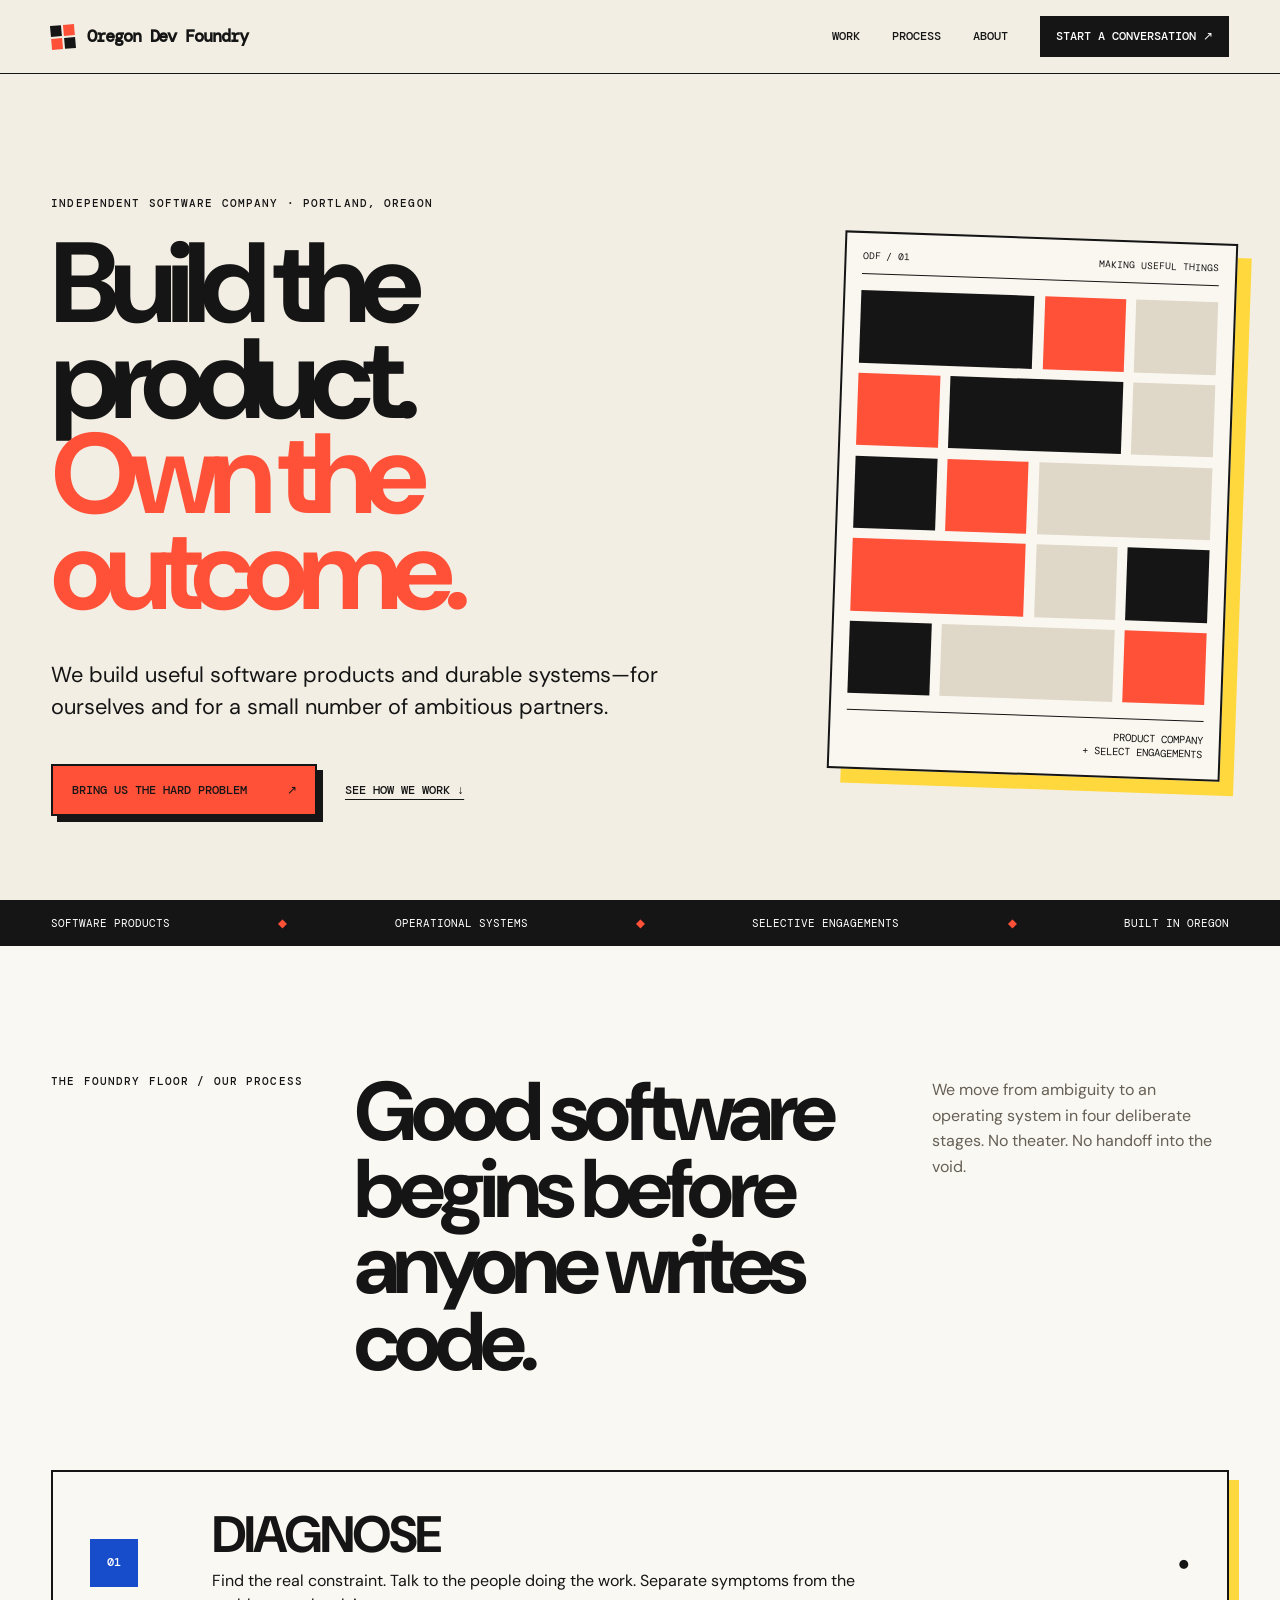
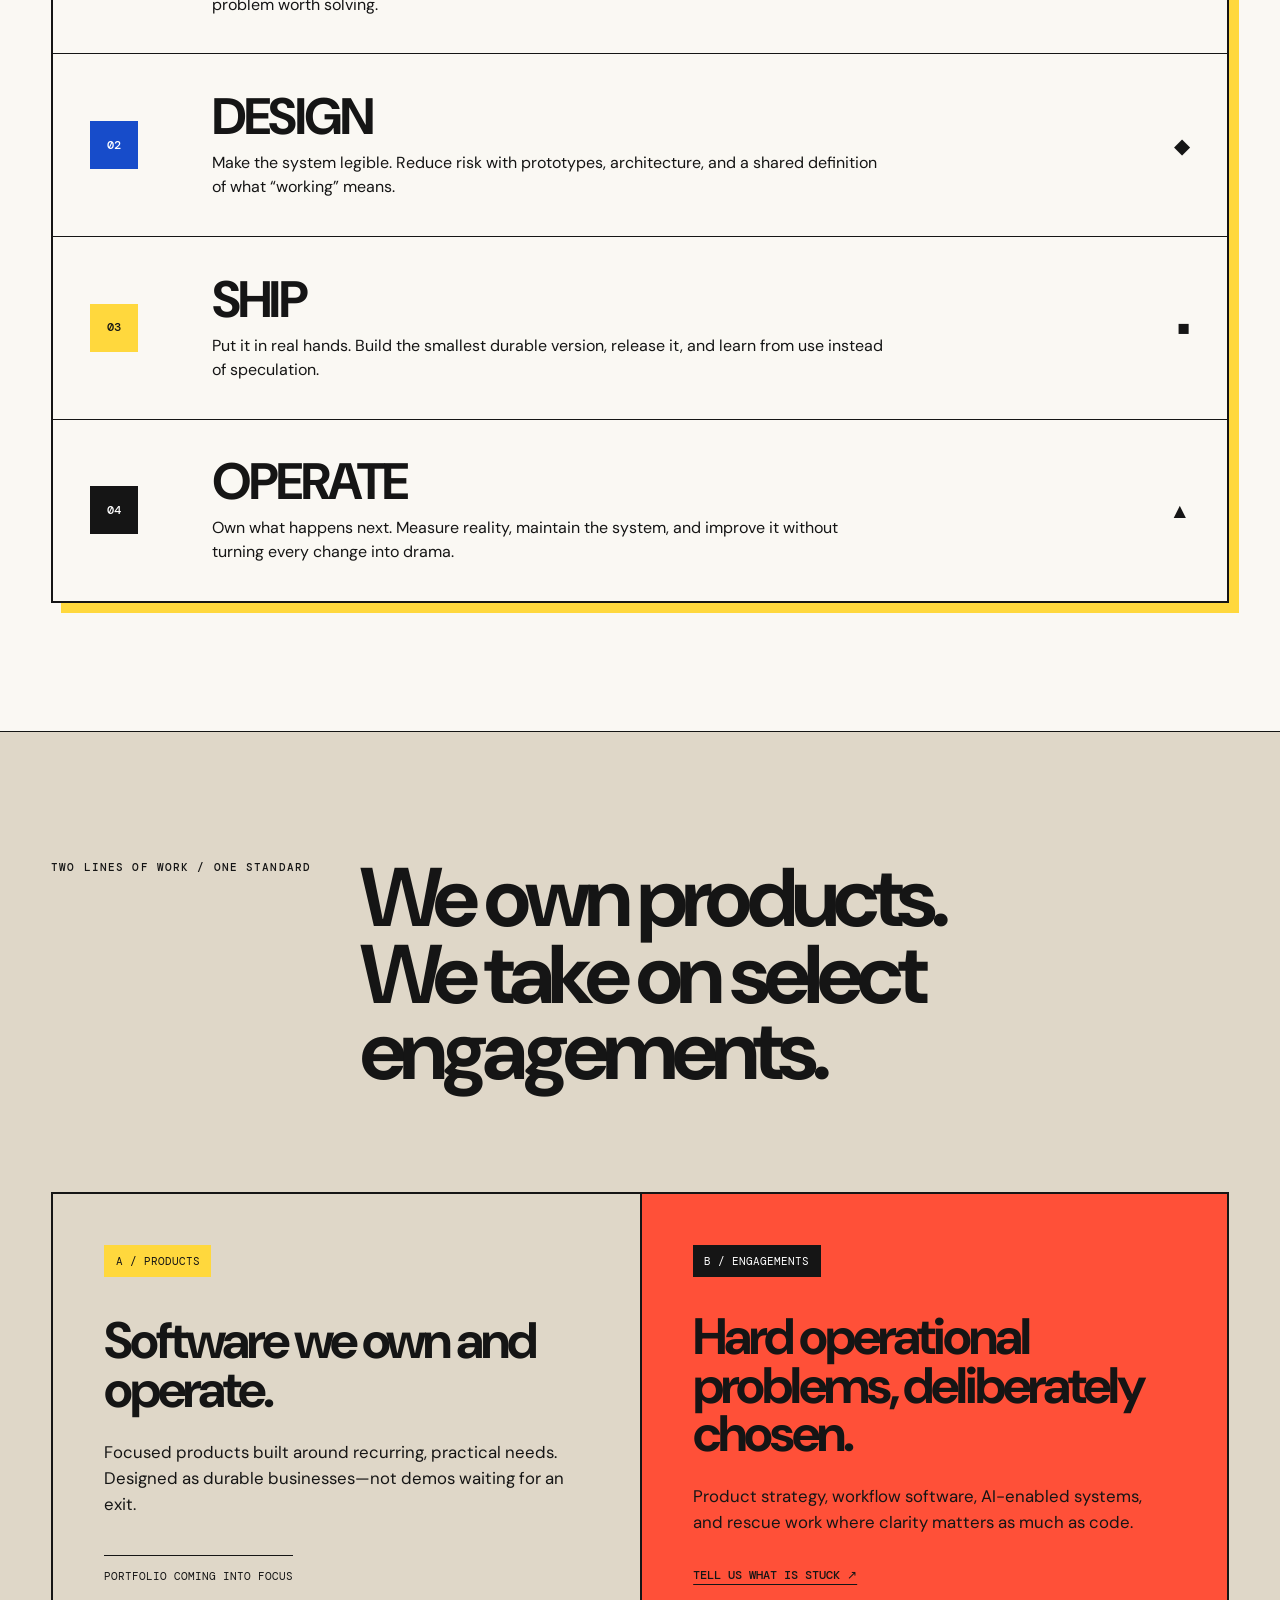
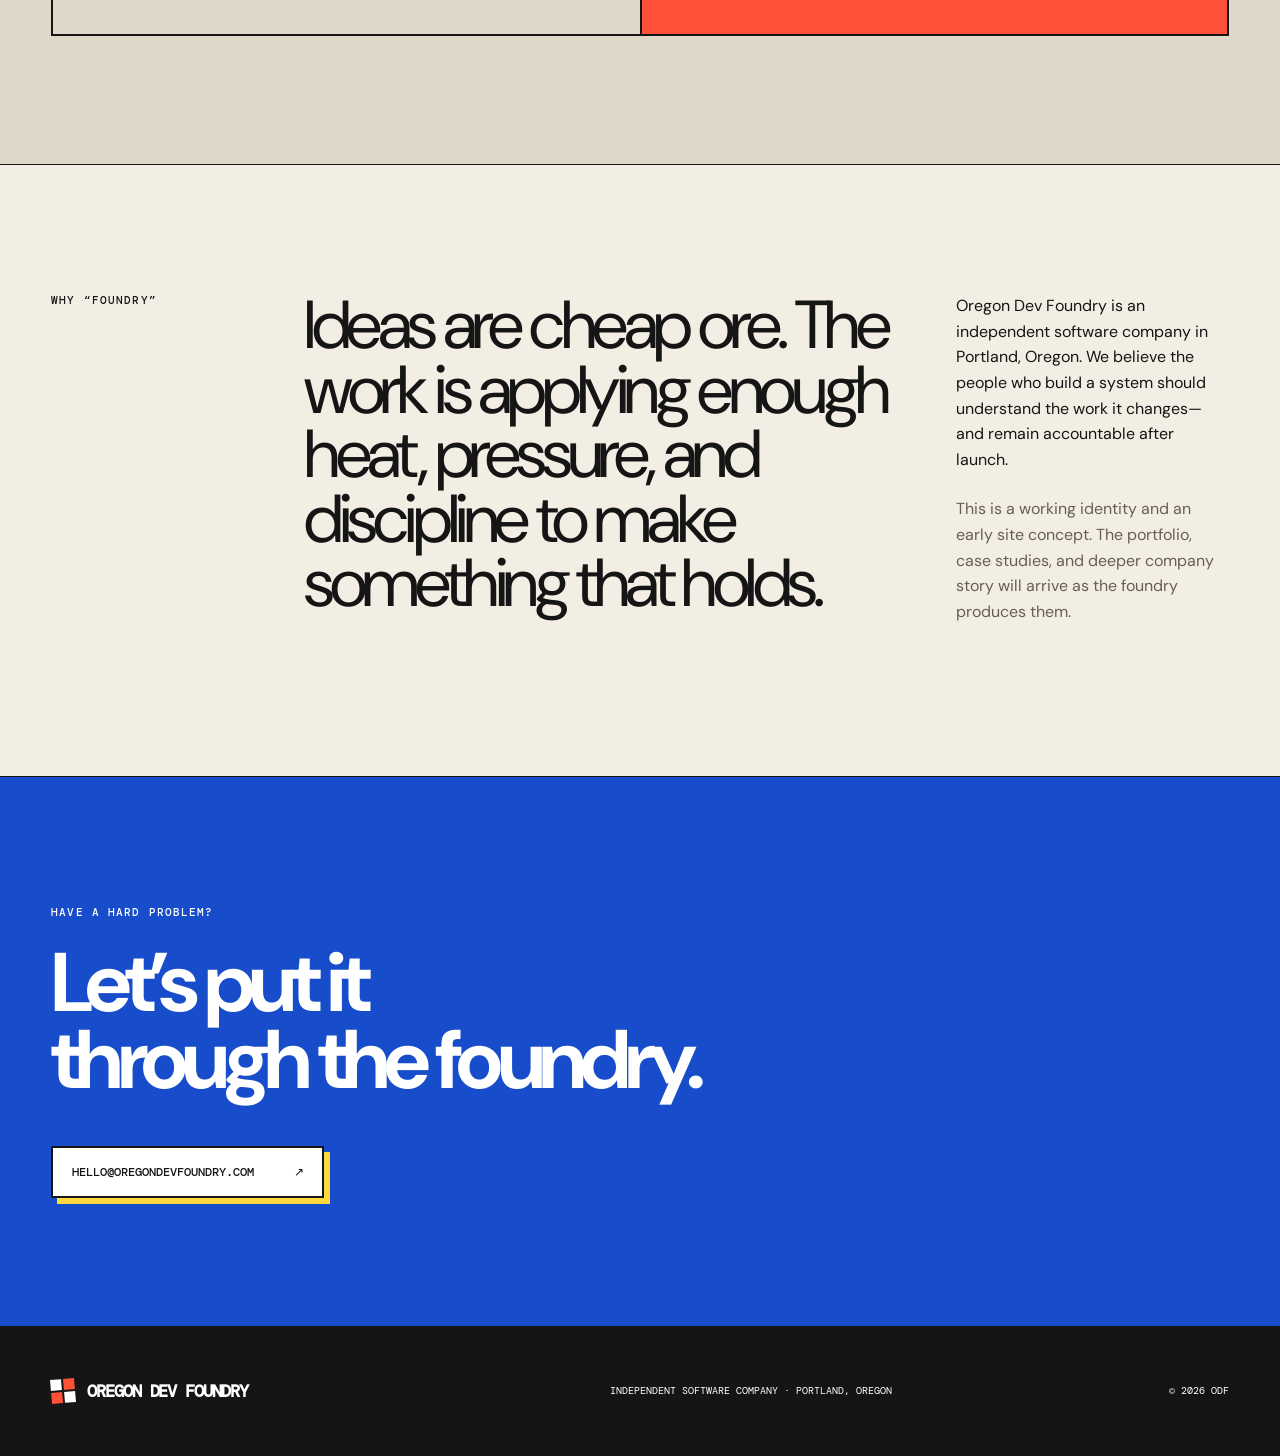
==== index.html @ cc3ff337 "initial" ====
<!doctype html>
<html lang="en">
<head>
  <meta charset="utf-8">
  <meta name="viewport" content="width=device-width, initial-scale=1">
  <meta name="description" content="Oregon Dev Foundry builds useful software products and durable systems in Portland, Oregon.">
  <title>Oregon Dev Foundry — Build the product. Own the outcome.</title>
  <link rel="preconnect" href="https://fonts.googleapis.com">
  <link rel="preconnect" href="https://fonts.gstatic.com" crossorigin>
  <link href="https://fonts.googleapis.com/css2?family=DM+Mono:wght@400;500&family=DM+Sans:wght@400;500;600;700&display=swap" rel="stylesheet">
  <link rel="stylesheet" href="styles.css">
</head>
<body>
  <a class="skip-link" href="#main">Skip to content</a>

  <header class="site-header" data-header>
    <a class="brand" href="#top" aria-label="Oregon Dev Foundry home">
      <span class="brand-mark" aria-hidden="true"><i></i><i></i><i></i><i></i></span>
      <span>Oregon Dev Foundry</span>
    </a>
    <button class="menu-button" type="button" aria-expanded="false" aria-controls="site-nav">Menu</button>
    <nav id="site-nav" class="site-nav" aria-label="Primary navigation">
      <a href="#work">Work</a>
      <a href="#process">Process</a>
      <a href="#about">About</a>
      <a class="nav-cta" href="mailto:hello@oregondevfoundry.com">Start a conversation ↗</a>
    </nav>
  </header>

  <main id="main">
    <section id="top" class="hero">
      <div class="hero-copy">
        <p class="kicker">Independent software company · Portland, Oregon</p>
        <h1>Build the product.<br><span>Own the outcome.</span></h1>
        <p class="hero-intro">We build useful software products and durable systems—for ourselves and for a small number of ambitious partners.</p>
        <div class="hero-actions">
          <a class="button button-primary" href="mailto:hello@oregondevfoundry.com">Bring us the hard problem <span>↗</span></a>
          <a class="text-link" href="#process">See how we work ↓</a>
        </div>
      </div>

      <div class="foundry-machine" aria-label="Abstract modular foundry graphic" role="img">
        <div class="machine-label"><span>ODF / 01</span><span>Making useful things</span></div>
        <div class="machine-grid" aria-hidden="true">
          <i class="wide ink"></i><i class="hot"></i><i class="stone"></i>
          <i class="hot"></i><i class="wide ink"></i><i class="stone"></i>
          <i class="ink"></i><i class="hot"></i><i class="wide stone"></i>
          <i class="wide hot"></i><i class="stone"></i><i class="ink"></i>
          <i class="ink"></i><i class="wide stone"></i><i class="hot"></i>
        </div>
        <p>Product company<br>+ select engagements</p>
      </div>
    </section>

    <div class="ticker" aria-label="Company focus">
      <span>Software products</span><b>◆</b><span>Operational systems</span><b>◆</b><span>Selective engagements</span><b>◆</b><span>Built in Oregon</span>
    </div>

    <section id="process" class="process-section section-pad">
      <div class="section-heading">
        <p class="kicker">The foundry floor / Our process</p>
        <h2>Good software begins before anyone writes code.</h2>
        <p>We move from ambiguity to an operating system in four deliberate stages. No theater. No handoff into the void.</p>
      </div>

      <ol class="process-list">
        <li>
          <span class="process-number">01</span>
          <div><h3>Diagnose</h3><p>Find the real constraint. Talk to the people doing the work. Separate symptoms from the problem worth solving.</p></div>
          <span class="process-signal" aria-hidden="true">●</span>
        </li>
        <li>
          <span class="process-number">02</span>
          <div><h3>Design</h3><p>Make the system legible. Reduce risk with prototypes, architecture, and a shared definition of what “working” means.</p></div>
          <span class="process-signal" aria-hidden="true">◆</span>
        </li>
        <li>
          <span class="process-number">03</span>
          <div><h3>Ship</h3><p>Put it in real hands. Build the smallest durable version, release it, and learn from use instead of speculation.</p></div>
          <span class="process-signal" aria-hidden="true">■</span>
        </li>
        <li>
          <span class="process-number">04</span>
          <div><h3>Operate</h3><p>Own what happens next. Measure reality, maintain the system, and improve it without turning every change into drama.</p></div>
          <span class="process-signal" aria-hidden="true">▲</span>
        </li>
      </ol>
    </section>

    <section id="work" class="work-section section-pad">
      <div class="work-statement">
        <p class="kicker">Two lines of work / One standard</p>
        <h2>We own products.<br>We take on select engagements.</h2>
      </div>
      <div class="work-grid">
        <article>
          <span class="plate">A / Products</span>
          <h3>Software we own and operate.</h3>
          <p>Focused products built around recurring, practical needs. Designed as durable businesses—not demos waiting for an exit.</p>
          <span class="status">Portfolio coming into focus</span>
        </article>
        <article>
          <span class="plate plate-dark">B / Engagements</span>
          <h3>Hard operational problems, deliberately chosen.</h3>
          <p>Product strategy, workflow software, AI-enabled systems, and rescue work where clarity matters as much as code.</p>
          <a class="text-link" href="mailto:hello@oregondevfoundry.com">Tell us what is stuck ↗</a>
        </article>
      </div>
    </section>

    <section id="about" class="about-section section-pad">
      <p class="kicker">Why “Foundry”</p>
      <blockquote>Ideas are cheap ore. The work is applying enough heat, pressure, and discipline to make something that holds.</blockquote>
      <div class="about-detail">
        <p>Oregon Dev Foundry is an independent software company in Portland, Oregon. We believe the people who build a system should understand the work it changes—and remain accountable after launch.</p>
        <p>This is a working identity and an early site concept. The portfolio, case studies, and deeper company story will arrive as the foundry produces them.</p>
      </div>
    </section>

    <section class="contact-section">
      <p class="kicker">Have a hard problem?</p>
      <h2>Let’s put it<br>through the foundry.</h2>
      <a class="button button-light" href="mailto:hello@oregondevfoundry.com">hello@oregondevfoundry.com <span>↗</span></a>
    </section>
  </main>

  <footer>
    <a class="brand footer-brand" href="#top"><span class="brand-mark" aria-hidden="true"><i></i><i></i><i></i><i></i></span><span>Oregon Dev Foundry</span></a>
    <p>Independent software company · Portland, Oregon</p>
    <p>© <span data-year></span> ODF</p>
  </footer>
  <script src="script.js"></script>
</body>
</html>
---- styles.css ----
:root {
  --paper: #f3eee4;
  --paper-deep: #dfd7c8;
  --ink: #151515;
  --muted: #665f55;
  --hot: #ff5038;
  --blue: #174cca;
  --yellow: #ffd83d;
  --line: rgba(21, 21, 21, .22);
  --pad: clamp(1.25rem, 4vw, 4.5rem);
  --max: 1440px;
}

* { box-sizing: border-box; }
html { scroll-behavior: smooth; }
body { margin: 0; color: var(--ink); background: var(--paper); font-family: "DM Sans", Arial, sans-serif; }
a { color: inherit; }
.skip-link { position: fixed; top: .5rem; left: .5rem; z-index: 20; padding: .75rem 1rem; background: var(--ink); color: white; transform: translateY(-150%); }
.skip-link:focus { transform: none; }

.site-header { position: sticky; top: 0; z-index: 10; max-width: var(--max); margin: auto; min-height: 74px; padding: 0 var(--pad); display: flex; align-items: center; justify-content: space-between; gap: 2rem; background: color-mix(in srgb, var(--paper) 94%, transparent); border-bottom: 1px solid var(--ink); backdrop-filter: blur(12px); }
.brand { display: inline-flex; align-items: center; gap: .75rem; color: var(--ink); font: 700 clamp(.85rem, 1.5vw, 1.05rem)/1 "DM Mono", monospace; letter-spacing: -.065em; text-decoration: none; }
.brand-mark { width: 24px; height: 24px; display: grid; grid-template-columns: 1fr 1fr; gap: 2px; transform: rotate(-5deg); }
.brand-mark i { display: block; background: var(--ink); }
.brand-mark i:nth-child(2), .brand-mark i:nth-child(3) { background: var(--hot); }
.site-nav { display: flex; align-items: center; gap: clamp(1rem, 2.5vw, 2.3rem); font: 500 .72rem "DM Mono", monospace; text-transform: uppercase; }
.site-nav a { text-decoration: none; }
.site-nav > a:not(.nav-cta):hover { text-decoration: underline; text-underline-offset: 5px; }
.nav-cta { padding: .8rem 1rem; background: var(--ink); color: white; }
.menu-button { display: none; border: 0; background: transparent; font: 500 .75rem "DM Mono", monospace; text-transform: uppercase; }

main, footer, .site-header { width: min(100%, var(--max)); }
main, footer { margin-inline: auto; }
.hero { min-height: calc(100svh - 74px); padding: clamp(4rem, 9vw, 8.5rem) var(--pad) clamp(2.5rem, 6vw, 5rem); display: grid; grid-template-columns: minmax(0, 1.15fr) minmax(310px, .65fr); gap: clamp(3rem, 7vw, 8rem); align-items: center; overflow: hidden; }
.kicker { margin: 0 0 1.5rem; font: 500 .7rem/1.4 "DM Mono", monospace; letter-spacing: .1em; text-transform: uppercase; }
.hero h1 { max-width: 900px; margin: 0; font-size: clamp(3.8rem, 8.9vw, 9rem); line-height: .84; letter-spacing: -.085em; text-wrap: balance; }
.hero h1 span { color: var(--hot); }
.hero-intro { max-width: 630px; margin: 2.5rem 0; font-size: clamp(1.05rem, 1.7vw, 1.4rem); line-height: 1.5; }
.hero-actions { display: flex; align-items: center; flex-wrap: wrap; gap: 1.75rem; }
.button { min-height: 52px; display: inline-flex; align-items: center; justify-content: space-between; gap: 2.5rem; padding: 1rem 1.15rem; font: 500 .75rem "DM Mono", monospace; text-transform: uppercase; text-decoration: none; border: 2px solid var(--ink); box-shadow: 6px 6px 0 var(--ink); transition: transform .15s, box-shadow .15s; }
.button:hover { transform: translate(3px, 3px); box-shadow: 3px 3px 0 var(--ink); }
.button:focus-visible, .site-nav a:focus-visible, .menu-button:focus-visible { outline: 3px solid var(--blue); outline-offset: 4px; }
.button-primary { background: var(--hot); }
.text-link { font: 500 .75rem "DM Mono", monospace; text-transform: uppercase; text-underline-offset: 5px; }

.foundry-machine { position: relative; padding: 1rem; border: 2px solid var(--ink); background: #faf7f0; box-shadow: 14px 14px 0 var(--yellow); transform: rotate(2deg); }
.machine-label { display: flex; justify-content: space-between; padding-bottom: .7rem; border-bottom: 1px solid var(--ink); font: .6rem "DM Mono", monospace; text-transform: uppercase; }
.machine-grid { min-height: clamp(320px, 34vw, 520px); padding: 1rem 0; display: grid; grid-template-columns: repeat(4, 1fr); grid-auto-rows: 1fr; gap: clamp(.35rem, .8vw, .7rem); }
.machine-grid i { display: block; min-height: 40px; }
.machine-grid .wide { grid-column: span 2; }
.machine-grid .ink { background: var(--ink); }
.machine-grid .hot { background: var(--hot); }
.machine-grid .stone { background: var(--paper-deep); }
.foundry-machine > p { margin: 0; padding-top: .7rem; border-top: 1px solid var(--ink); display: flex; justify-content: flex-end; text-align: right; font: .65rem/1.4 "DM Mono", monospace; text-transform: uppercase; }

.ticker { padding: 1rem var(--pad); display: flex; justify-content: space-between; gap: 1.5rem; background: var(--ink); color: white; overflow: hidden; white-space: nowrap; font: .68rem "DM Mono", monospace; text-transform: uppercase; }
.ticker b { color: var(--hot); }
.section-pad { padding: clamp(5rem, 10vw, 10rem) var(--pad); border-bottom: 1px solid var(--ink); }
.section-heading { display: grid; grid-template-columns: .6fr 1.25fr .7fr; gap: 3rem; align-items: start; margin-bottom: clamp(4rem, 7vw, 7rem); }
.section-heading h2, .work-statement h2, .contact-section h2 { margin: 0; font-size: clamp(3rem, 6.5vw, 7rem); line-height: .92; letter-spacing: -.07em; }
.section-heading > p:last-child { margin: .2rem 0 0; color: var(--muted); line-height: 1.6; }

.process-section { background: #faf8f3; }
.process-list { margin: 0; padding: 0; list-style: none; border: 2px solid var(--ink); box-shadow: 10px 10px 0 var(--yellow); }
.process-list li { min-height: 160px; padding: clamp(1.2rem, 3vw, 2.3rem); display: grid; grid-template-columns: 90px 1fr 50px; align-items: center; gap: 2rem; border-bottom: 1px solid var(--ink); transition: background .2s, color .2s; }
.process-list li:last-child { border-bottom: 0; }
.process-list li:hover { background: var(--blue); color: white; }
.process-list li:nth-child(3):hover { background: var(--hot); color: var(--ink); }
.process-number { width: 48px; height: 48px; display: grid; place-items: center; background: var(--blue); color: white; font: 500 .72rem "DM Mono", monospace; }
.process-list li:nth-child(3) .process-number { background: var(--yellow); color: var(--ink); }
.process-list li:nth-child(4) .process-number { background: var(--ink); }
.process-list h3 { margin: 0 0 .55rem; font-size: clamp(1.8rem, 4vw, 3.8rem); line-height: 1; letter-spacing: -.055em; text-transform: uppercase; }
.process-list p { max-width: 680px; margin: 0; line-height: 1.5; }
.process-signal { justify-self: end; font-size: 1.3rem; }

.work-section { background: var(--paper-deep); }
.work-statement { display: grid; grid-template-columns: .6fr 2fr; gap: 3rem; margin-bottom: clamp(4rem, 8vw, 7rem); }
.work-grid { display: grid; grid-template-columns: 1fr 1fr; border: 2px solid var(--ink); }
.work-grid article { min-height: 440px; padding: clamp(1.5rem, 4vw, 3.5rem); display: flex; flex-direction: column; align-items: flex-start; }
.work-grid article + article { border-left: 2px solid var(--ink); background: var(--hot); }
.plate { padding: .55rem .7rem; background: var(--yellow); font: .68rem "DM Mono", monospace; text-transform: uppercase; }
.plate-dark { background: var(--ink); color: white; }
.work-grid h3 { max-width: 550px; margin: auto 0 1.5rem; font-size: clamp(2.2rem, 4vw, 4.3rem); line-height: .95; letter-spacing: -.06em; }
.work-grid p { max-width: 560px; margin: 0 0 2rem; font-size: 1.05rem; line-height: 1.55; }
.status { margin-top: .4rem; padding-top: .8rem; border-top: 1px solid var(--ink); font: .68rem "DM Mono", monospace; text-transform: uppercase; }

.about-section { display: grid; grid-template-columns: .45fr 1.4fr .65fr; gap: clamp(2rem, 5vw, 6rem); }
.about-section blockquote { margin: 0; font-size: clamp(2.6rem, 5.3vw, 6rem); line-height: .95; letter-spacing: -.065em; }
.about-detail p { margin: 0 0 1.5rem; line-height: 1.6; }
.about-detail p:last-child { color: var(--muted); }
.contact-section { padding: clamp(5rem, 10vw, 10rem) var(--pad); background: var(--blue); color: white; }
.contact-section h2 { max-width: 1100px; margin-bottom: 3rem; }
.button-light { background: white; color: var(--ink); box-shadow: 6px 6px 0 var(--yellow); }
footer { min-height: 130px; padding: 2rem var(--pad); display: grid; grid-template-columns: 1fr 1fr auto; align-items: center; gap: 2rem; background: var(--ink); color: white; font: .65rem/1.4 "DM Mono", monospace; text-transform: uppercase; }
.footer-brand { color: white; }
.footer-brand .brand-mark i { background: white; }
.footer-brand .brand-mark i:nth-child(2), .footer-brand .brand-mark i:nth-child(3) { background: var(--hot); }
footer p { margin: 0; }

@media (max-width: 850px) {
  .site-header { min-height: 64px; }
  .menu-button { display: block; min-height: 44px; }
  .site-nav { position: absolute; top: 64px; left: 0; right: 0; padding: 1.25rem var(--pad) 1.5rem; display: none; align-items: stretch; background: var(--paper); border-bottom: 2px solid var(--ink); }
  .site-nav.open { display: grid; }
  .site-nav a { min-height: 44px; display: flex; align-items: center; }
  .hero { min-height: auto; grid-template-columns: 1fr; }
  .foundry-machine { width: min(80%, 520px); justify-self: end; }
  .section-heading, .work-statement, .about-section { grid-template-columns: 1fr; }
  .section-heading { gap: 1rem; }
  .work-grid { grid-template-columns: 1fr; }
  .work-grid article + article { border-left: 0; border-top: 2px solid var(--ink); }
}

@media (max-width: 560px) {
  .hero h1 { font-size: clamp(3.25rem, 17vw, 5.3rem); }
  .hero-actions { align-items: stretch; flex-direction: column; }
  .foundry-machine { width: calc(100% - 8px); }
  .machine-grid { min-height: 300px; }
  .ticker { justify-content: flex-start; }
  .section-heading h2, .work-statement h2, .contact-section h2 { font-size: clamp(2.8rem, 14vw, 4.6rem); }
  .process-list li { min-height: 0; grid-template-columns: 48px 1fr; gap: 1rem; }
  .process-signal { display: none; }
  .process-list h3 { font-size: 1.8rem; }
  .process-list p { font-size: .9rem; }
  .work-grid article { min-height: 390px; }
  footer { grid-template-columns: 1fr; }
}

@media (prefers-reduced-motion: reduce) {
  html { scroll-behavior: auto; }
  *, *::before, *::after { transition-duration: .01ms !important; }
}
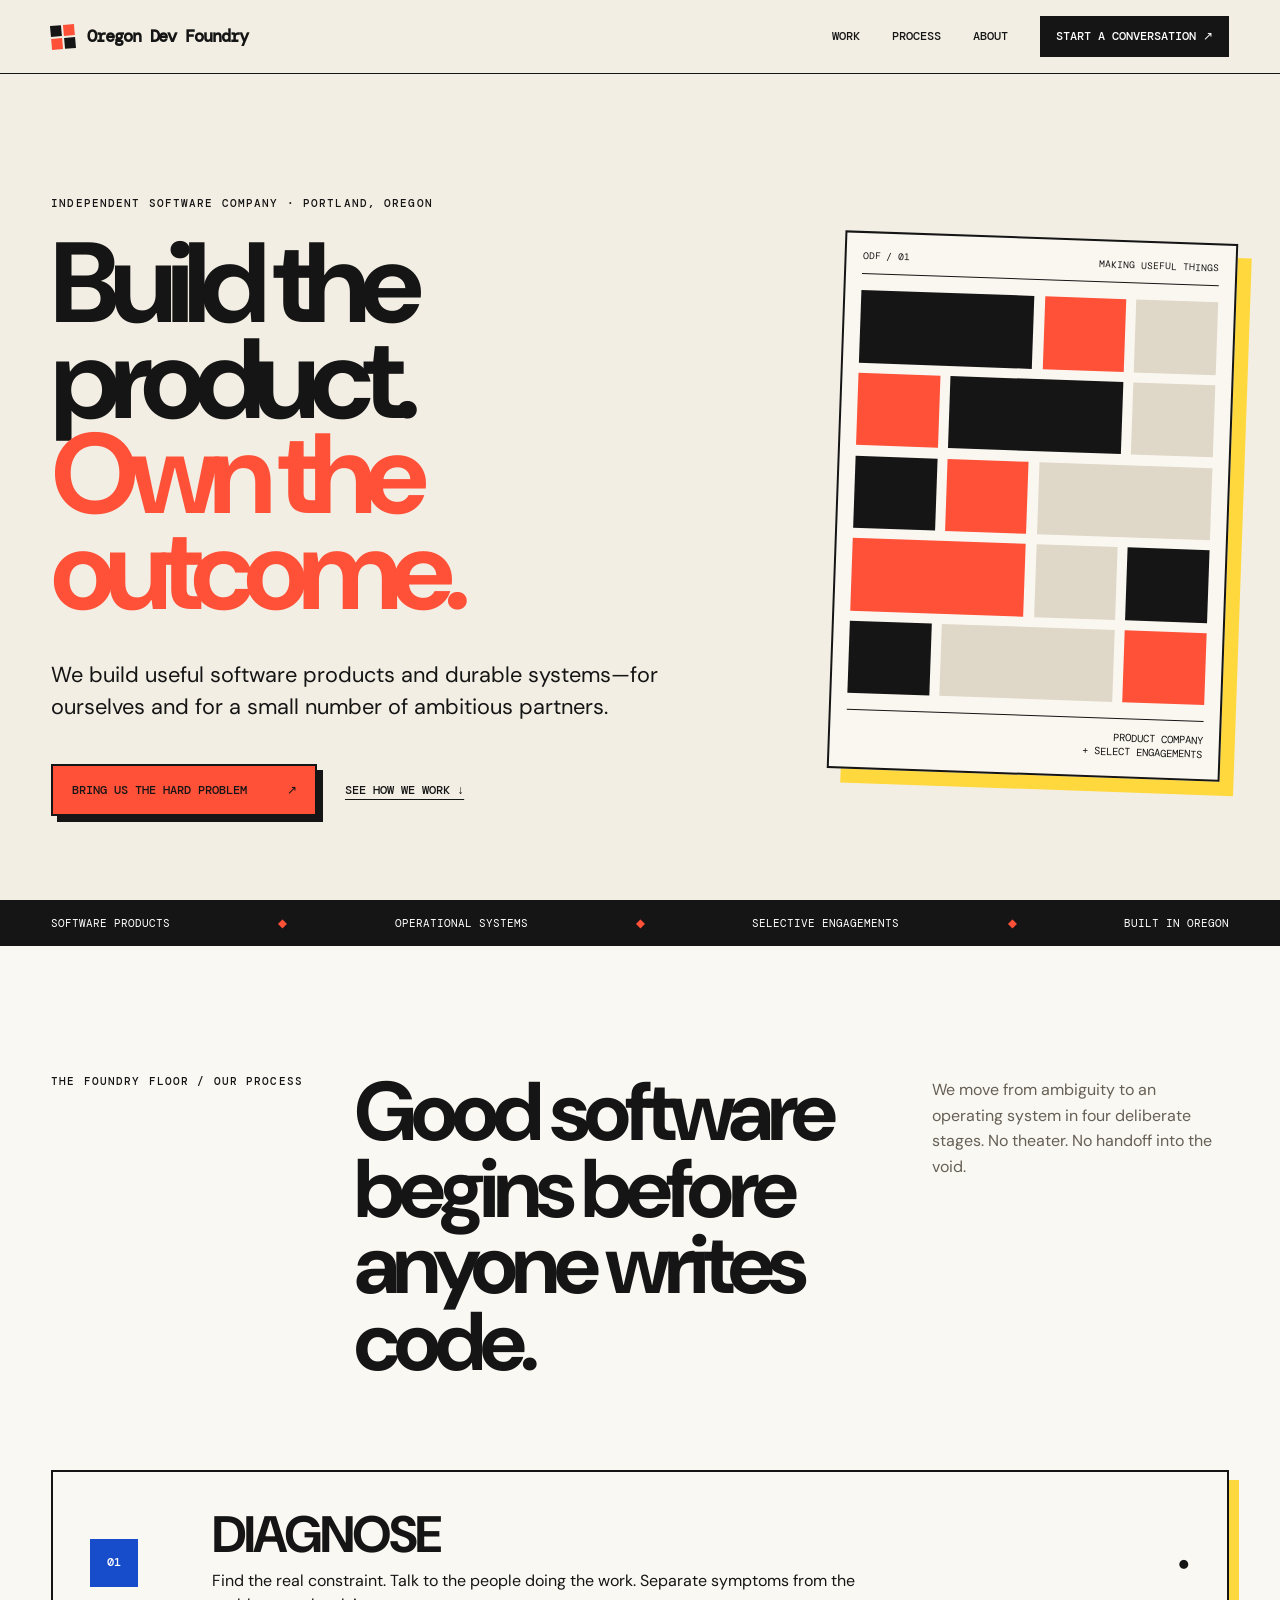
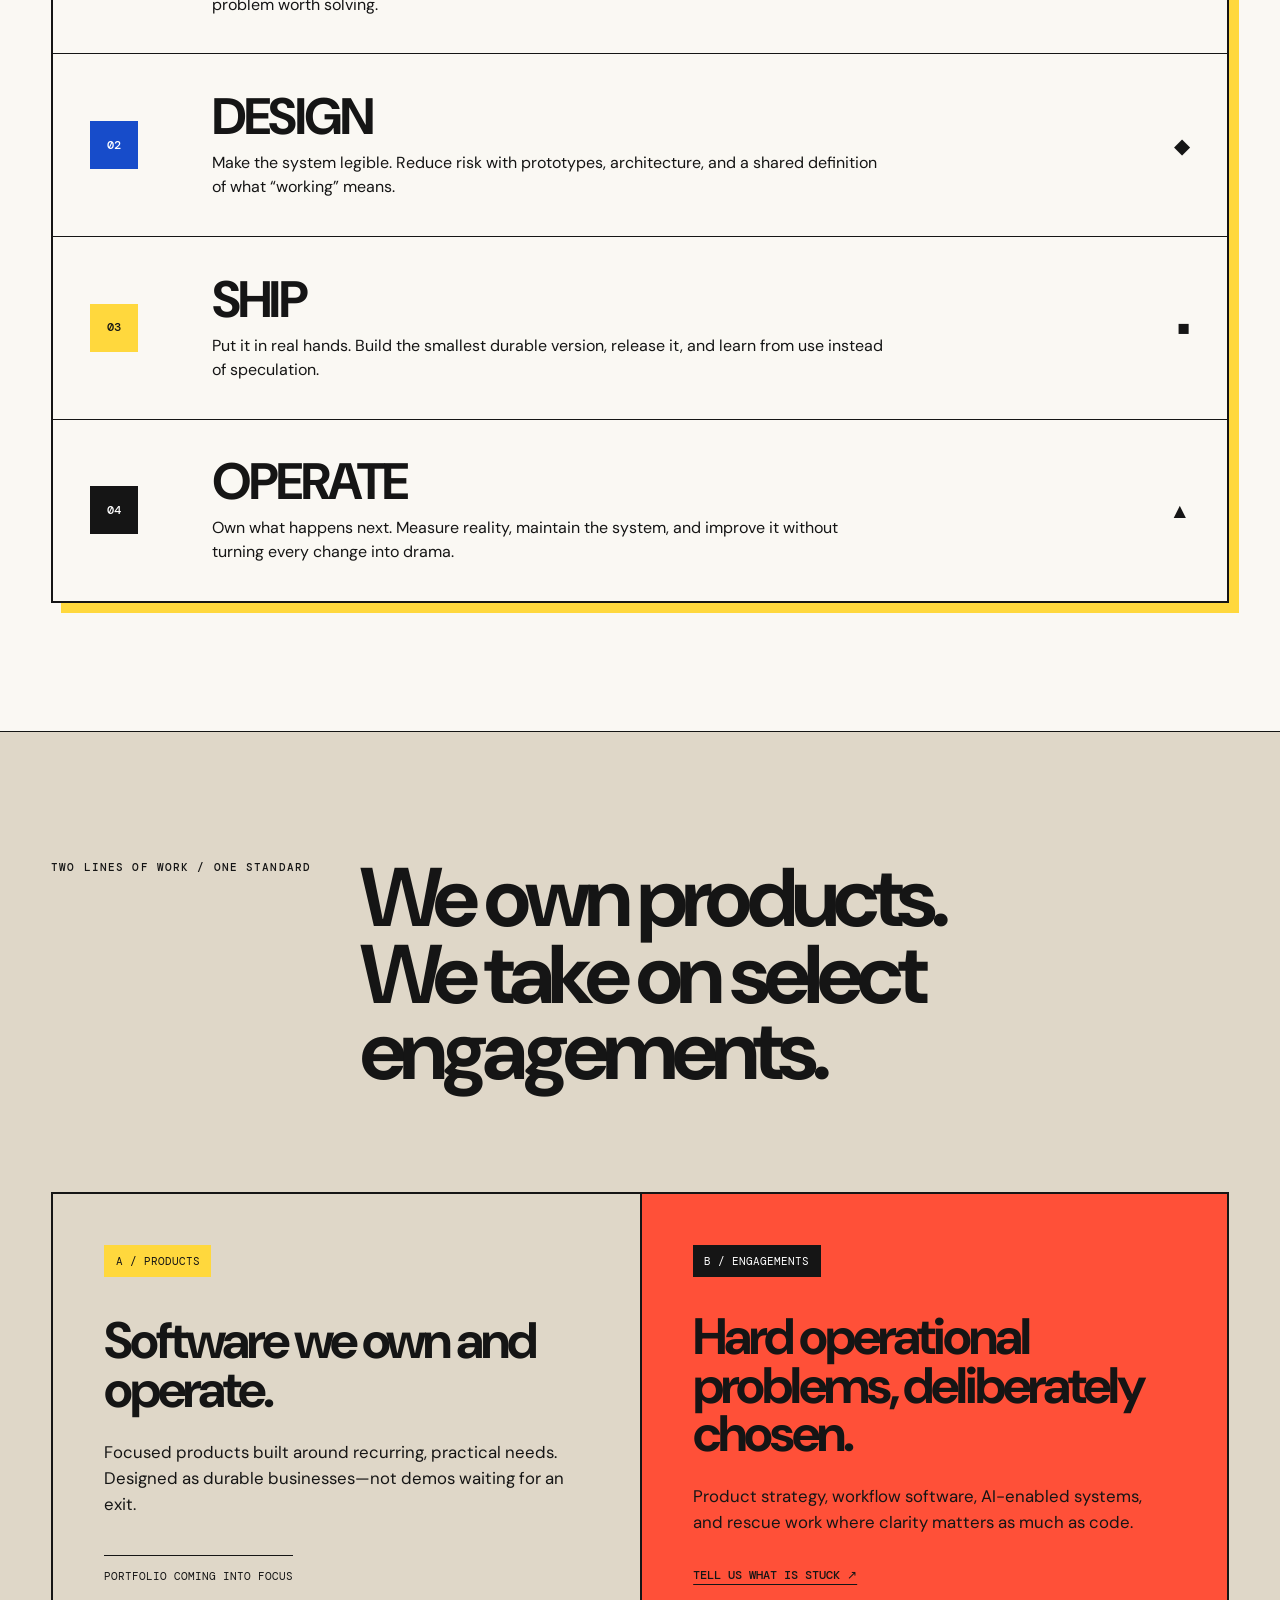
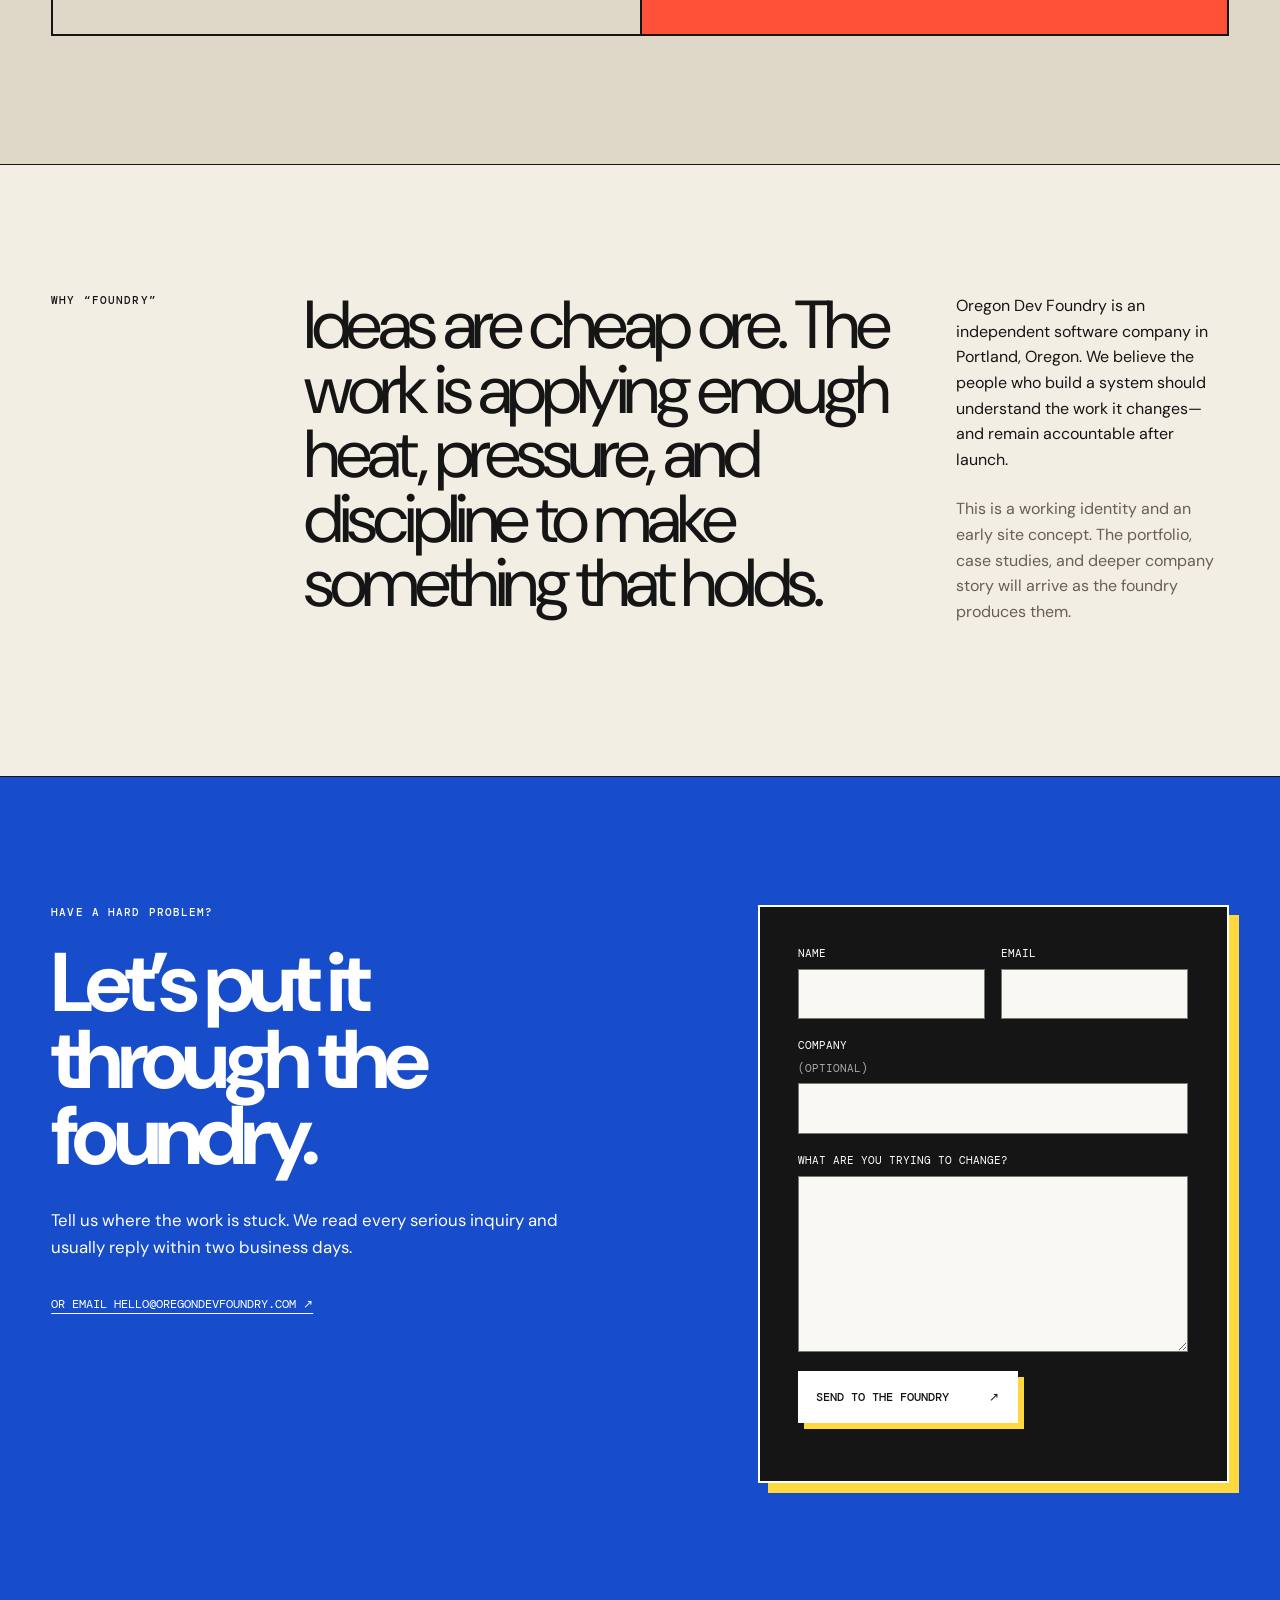
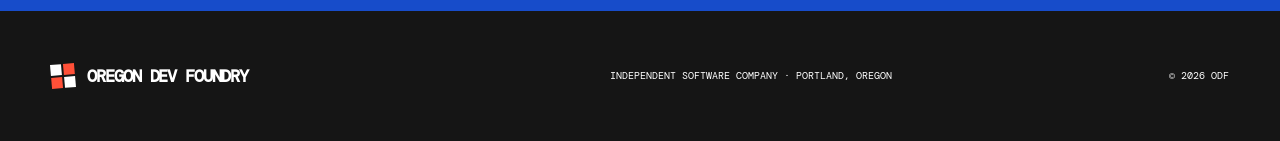
==== commit f3f72012: "added mailgun backed contact page" ====
--- a/index.html
+++ b/index.html
@@ -23,7 +23,7 @@
       <a href="#work">Work</a>
       <a href="#process">Process</a>
       <a href="#about">About</a>
-      <a class="nav-cta" href="mailto:hello@oregondevfoundry.com">Start a conversation ↗</a>
+      <a class="nav-cta" href="#contact">Start a conversation ↗</a>
     </nav>
   </header>
 
@@ -34,7 +34,7 @@
         <h1>Build the product.<br><span>Own the outcome.</span></h1>
         <p class="hero-intro">We build useful software products and durable systems—for ourselves and for a small number of ambitious partners.</p>
         <div class="hero-actions">
-          <a class="button button-primary" href="mailto:hello@oregondevfoundry.com">Bring us the hard problem <span>↗</span></a>
+          <a class="button button-primary" href="#contact">Bring us the hard problem <span>↗</span></a>
           <a class="text-link" href="#process">See how we work ↓</a>
         </div>
       </div>
@@ -103,7 +103,7 @@
           <span class="plate plate-dark">B / Engagements</span>
           <h3>Hard operational problems, deliberately chosen.</h3>
           <p>Product strategy, workflow software, AI-enabled systems, and rescue work where clarity matters as much as code.</p>
-          <a class="text-link" href="mailto:hello@oregondevfoundry.com">Tell us what is stuck ↗</a>
+          <a class="text-link" href="#contact">Tell us what is stuck ↗</a>
         </article>
       </div>
     </section>
@@ -117,10 +117,26 @@
       </div>
     </section>
 
-    <section class="contact-section">
-      <p class="kicker">Have a hard problem?</p>
-      <h2>Let’s put it<br>through the foundry.</h2>
-      <a class="button button-light" href="mailto:hello@oregondevfoundry.com">hello@oregondevfoundry.com <span>↗</span></a>
+    <section id="contact" class="contact-section">
+      <div class="contact-heading">
+        <p class="kicker">Have a hard problem?</p>
+        <h2>Let’s put it<br>through the foundry.</h2>
+        <p>Tell us where the work is stuck. We read every serious inquiry and usually reply within two business days.</p>
+        <a class="contact-email" href="mailto:hello@oregondevfoundry.com">Or email hello@oregondevfoundry.com ↗</a>
+      </div>
+      <form class="contact-form" data-contact-form novalidate>
+        <div class="field-row">
+          <label>Name <input name="name" autocomplete="name" maxlength="100" required></label>
+          <label>Email <input name="email" type="email" autocomplete="email" maxlength="254" required></label>
+        </div>
+        <label>Company <span>(optional)</span><input name="company" autocomplete="organization" maxlength="120"></label>
+        <label>What are you trying to change? <textarea name="message" rows="7" minlength="20" maxlength="5000" required></textarea></label>
+        <label class="honeypot" aria-hidden="true">Website<input name="website" tabindex="-1" autocomplete="off"></label>
+        <div class="form-actions">
+          <button class="button button-light" type="submit">Send to the foundry <span>↗</span></button>
+          <p class="form-status" data-form-status aria-live="polite"></p>
+        </div>
+      </form>
     </section>
   </main>
 
--- a/styles.css
+++ b/styles.css
@@ -88,8 +88,25 @@
 .about-section blockquote { margin: 0; font-size: clamp(2.6rem, 5.3vw, 6rem); line-height: .95; letter-spacing: -.065em; }
 .about-detail p { margin: 0 0 1.5rem; line-height: 1.6; }
 .about-detail p:last-child { color: var(--muted); }
-.contact-section { padding: clamp(5rem, 10vw, 10rem) var(--pad); background: var(--blue); color: white; }
-.contact-section h2 { max-width: 1100px; margin-bottom: 3rem; }
+.contact-section { padding: clamp(5rem, 10vw, 10rem) var(--pad); display: grid; grid-template-columns: 1fr minmax(340px, .78fr); gap: clamp(3rem, 8vw, 9rem); background: var(--blue); color: white; }
+.contact-section h2 { max-width: 900px; margin-bottom: 2rem; }
+.contact-heading > p:not(.kicker) { max-width: 560px; font-size: 1.05rem; line-height: 1.6; }
+.contact-email { display: inline-block; margin-top: 1.25rem; color: white; font: .72rem "DM Mono", monospace; text-transform: uppercase; text-underline-offset: 5px; }
+.contact-form { align-self: end; padding: clamp(1.4rem, 3vw, 2.4rem); border: 2px solid white; box-shadow: 10px 10px 0 var(--yellow); background: var(--ink); }
+.contact-form label { display: grid; gap: .55rem; margin-bottom: 1.2rem; font: .68rem "DM Mono", monospace; text-transform: uppercase; }
+.contact-form label span { color: #aaa; }
+.field-row { display: grid; grid-template-columns: 1fr 1fr; gap: 1rem; }
+.contact-form input, .contact-form textarea { width: 100%; border: 1px solid #777; border-radius: 0; padding: .85rem; background: #faf8f3; color: var(--ink); font: 1rem "DM Sans", sans-serif; text-transform: none; }
+.contact-form textarea { resize: vertical; min-height: 150px; }
+.contact-form input:focus, .contact-form textarea:focus { outline: 3px solid var(--yellow); outline-offset: 2px; }
+.contact-form [aria-invalid="true"] { border-color: var(--hot); }
+.honeypot { position: absolute !important; left: -10000px !important; width: 1px !important; height: 1px !important; overflow: hidden !important; }
+.form-actions { display: flex; align-items: center; gap: 1.25rem; flex-wrap: wrap; }
+.contact-form button { border: 0; cursor: pointer; }
+.contact-form button:disabled { cursor: wait; opacity: .65; }
+.form-status { margin: 0; flex: 1; min-width: 180px; font: .72rem/1.45 "DM Mono", monospace; }
+.form-status[data-state="success"] { color: var(--yellow); }
+.form-status[data-state="error"] { color: #ff8b77; }
 .button-light { background: white; color: var(--ink); box-shadow: 6px 6px 0 var(--yellow); }
 footer { min-height: 130px; padding: 2rem var(--pad); display: grid; grid-template-columns: 1fr 1fr auto; align-items: center; gap: 2rem; background: var(--ink); color: white; font: .65rem/1.4 "DM Mono", monospace; text-transform: uppercase; }
 .footer-brand { color: white; }
@@ -105,13 +122,14 @@
   .site-nav a { min-height: 44px; display: flex; align-items: center; }
   .hero { min-height: auto; grid-template-columns: 1fr; }
   .foundry-machine { width: min(80%, 520px); justify-self: end; }
-  .section-heading, .work-statement, .about-section { grid-template-columns: 1fr; }
+  .section-heading, .work-statement, .about-section, .contact-section { grid-template-columns: 1fr; }
   .section-heading { gap: 1rem; }
   .work-grid { grid-template-columns: 1fr; }
   .work-grid article + article { border-left: 0; border-top: 2px solid var(--ink); }
 }
 
 @media (max-width: 560px) {
+  .field-row { grid-template-columns: 1fr; gap: 0; }
   .hero h1 { font-size: clamp(3.25rem, 17vw, 5.3rem); }
   .hero-actions { align-items: stretch; flex-direction: column; }
   .foundry-machine { width: calc(100% - 8px); }
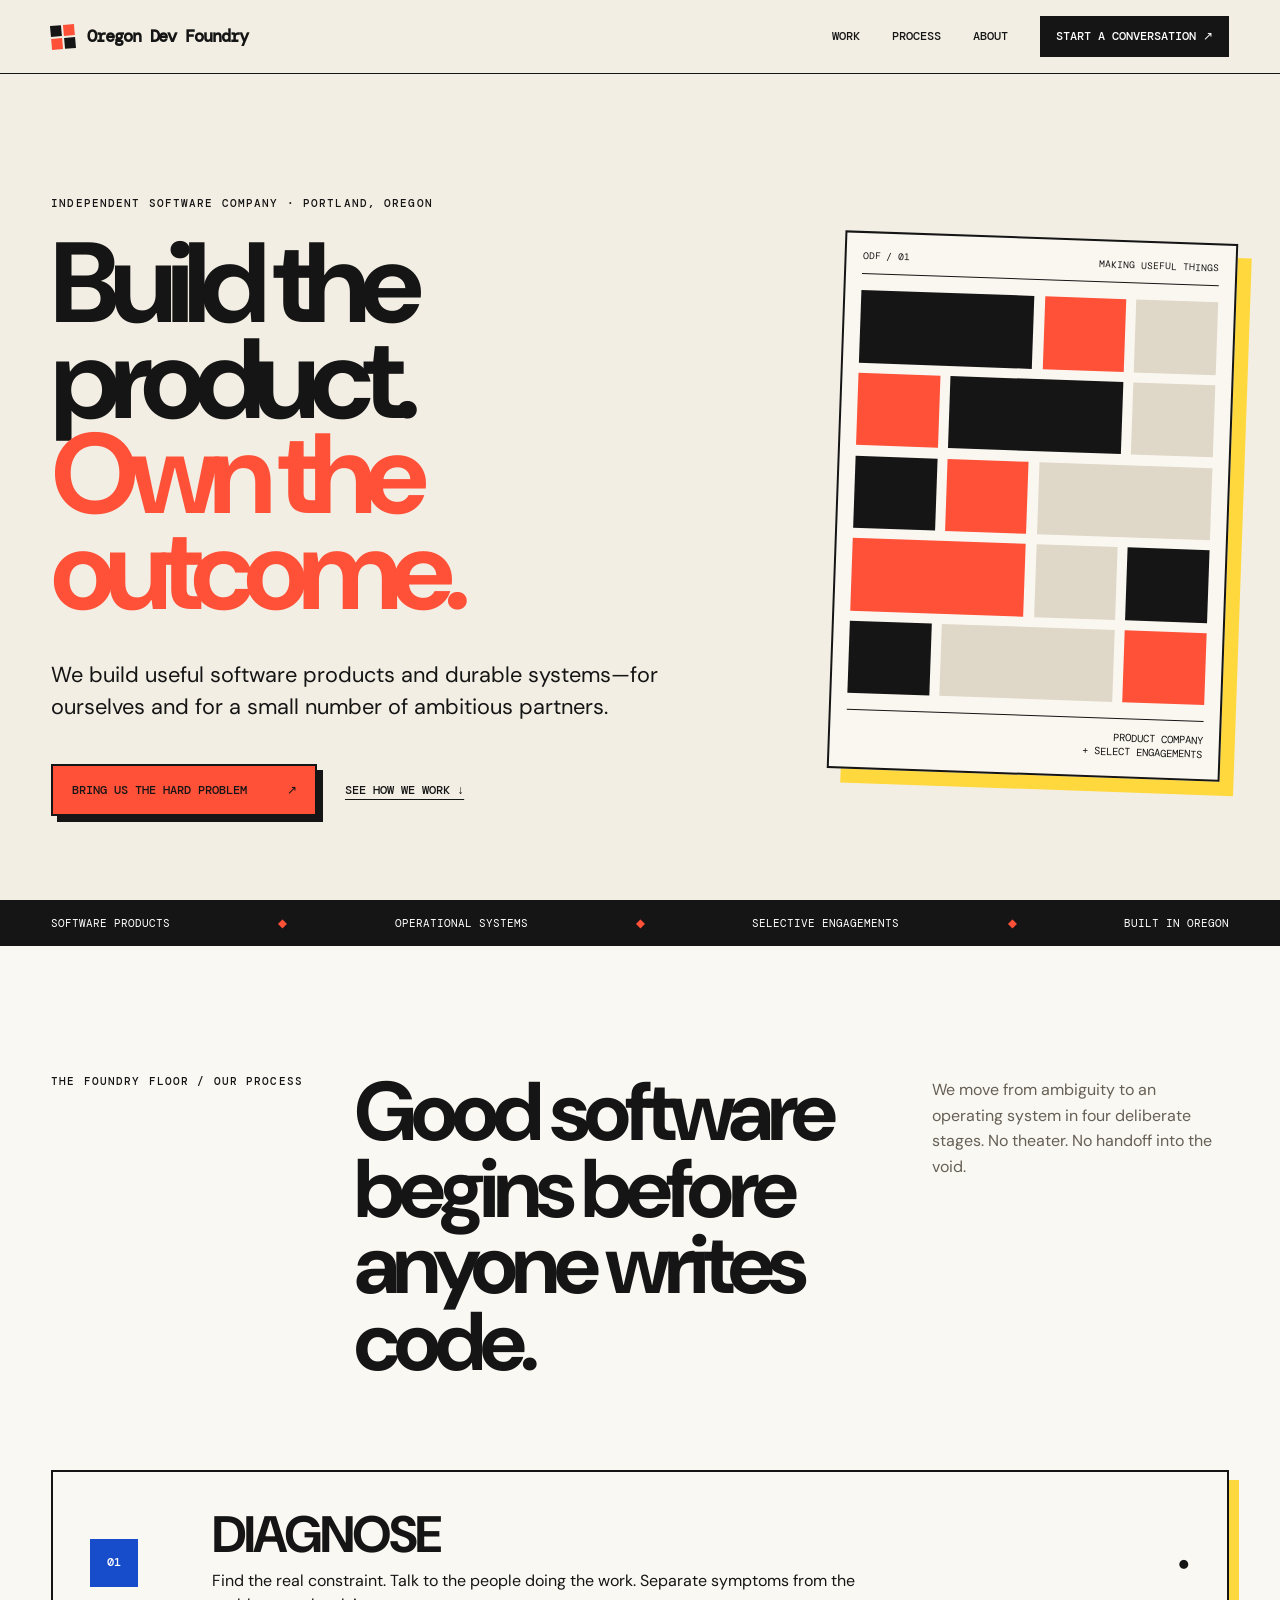
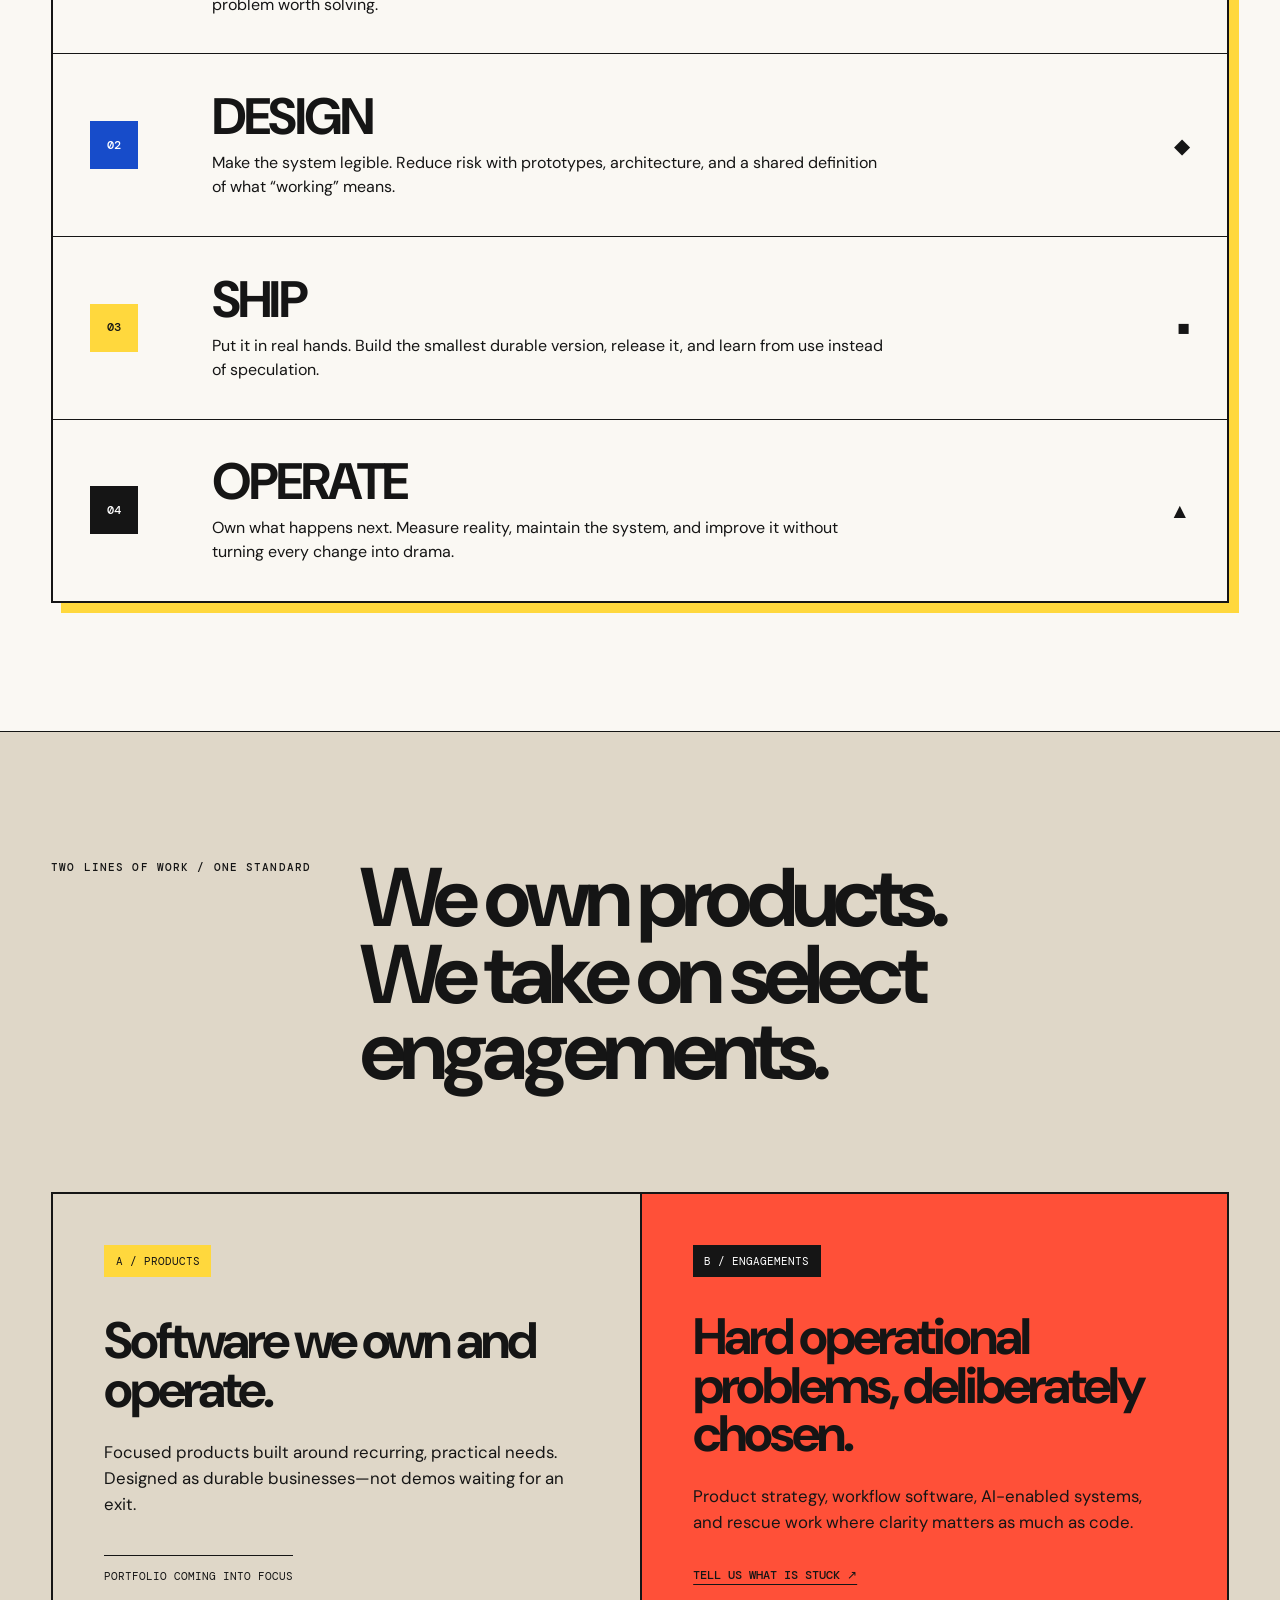
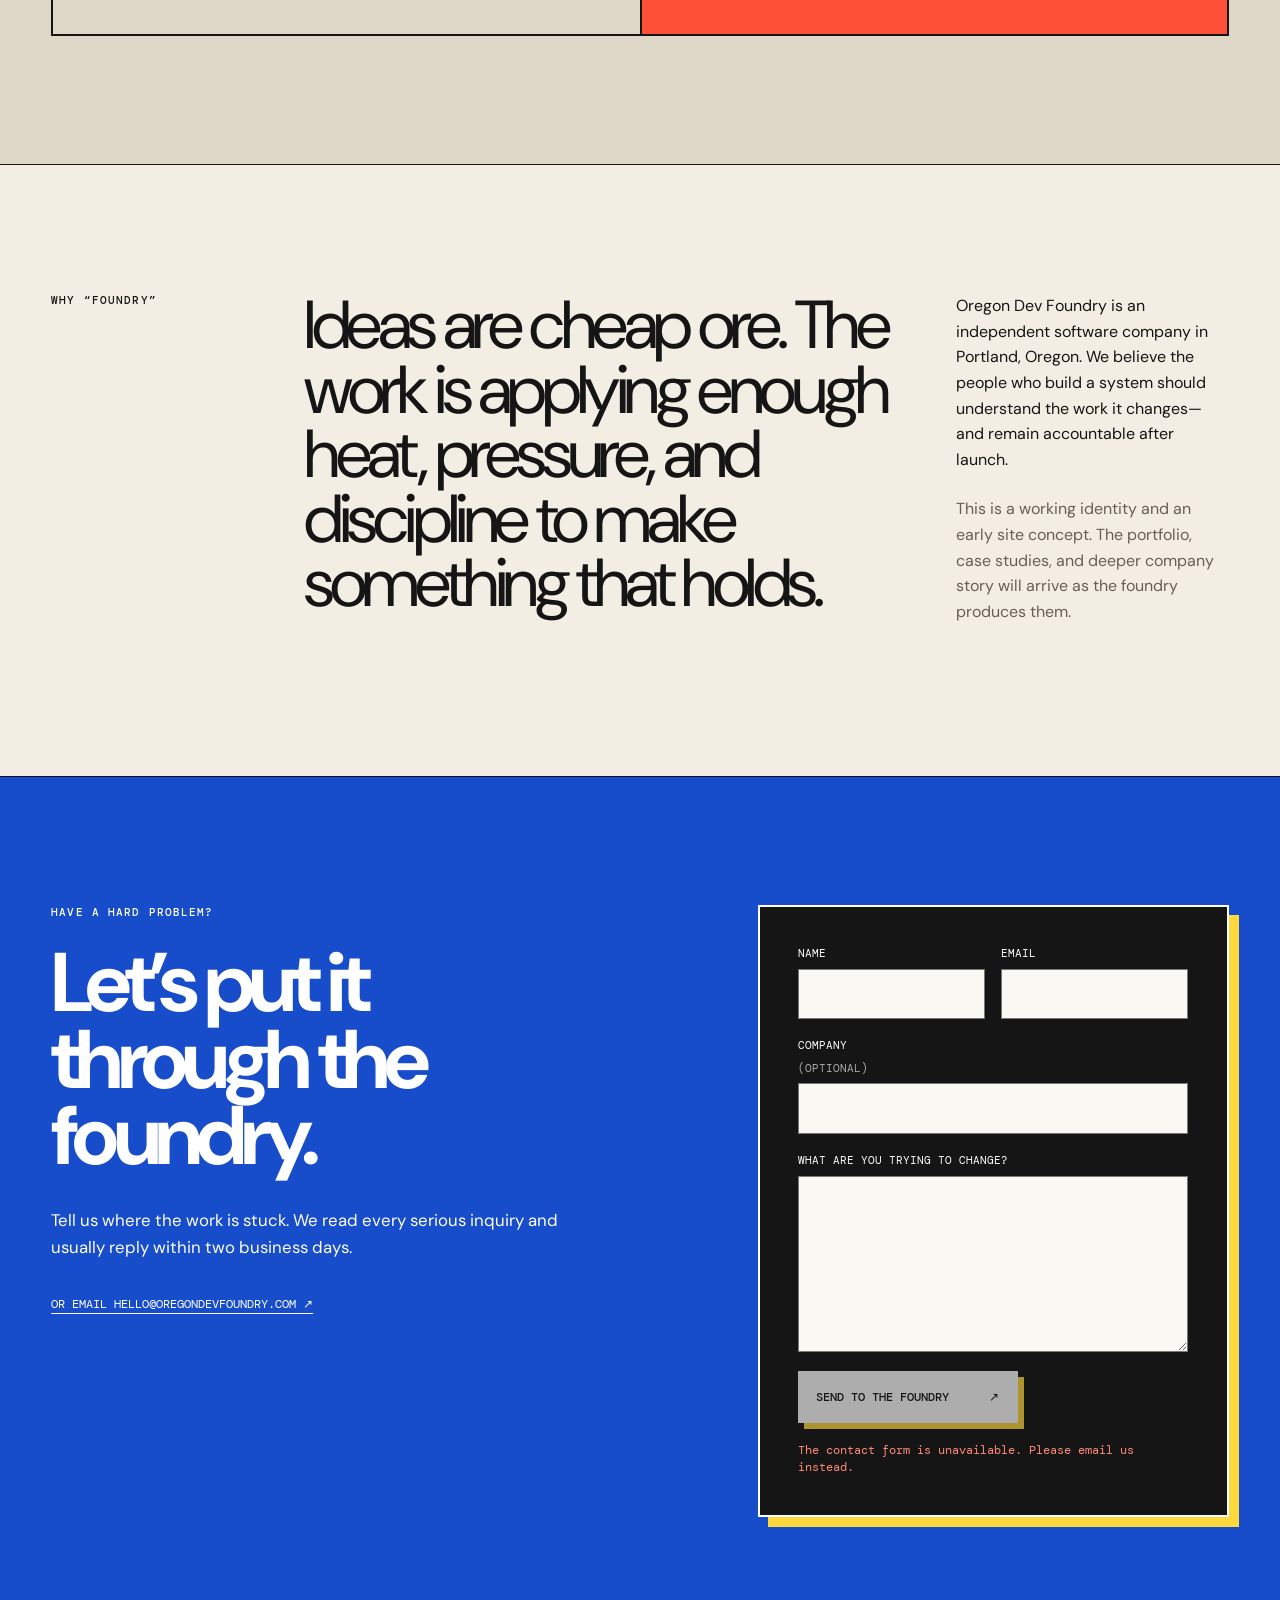
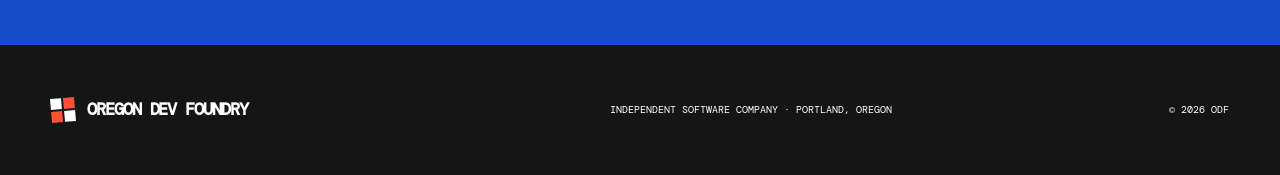
==== commit 7cdc5d3c: "no-mistakes(review): Secure contact delivery and harden request handling" ====
--- a/index.html
+++ b/index.html
@@ -132,8 +132,9 @@
         <label>Company <span>(optional)</span><input name="company" autocomplete="organization" maxlength="120"></label>
         <label>What are you trying to change? <textarea name="message" rows="7" minlength="20" maxlength="5000" required></textarea></label>
         <label class="honeypot" aria-hidden="true">Website<input name="website" tabindex="-1" autocomplete="off"></label>
+        <div data-turnstile></div>
         <div class="form-actions">
-          <button class="button button-light" type="submit">Send to the foundry <span>↗</span></button>
+          <button class="button button-light" type="submit" disabled>Send to the foundry <span>↗</span></button>
           <p class="form-status" data-form-status aria-live="polite"></p>
         </div>
       </form>
